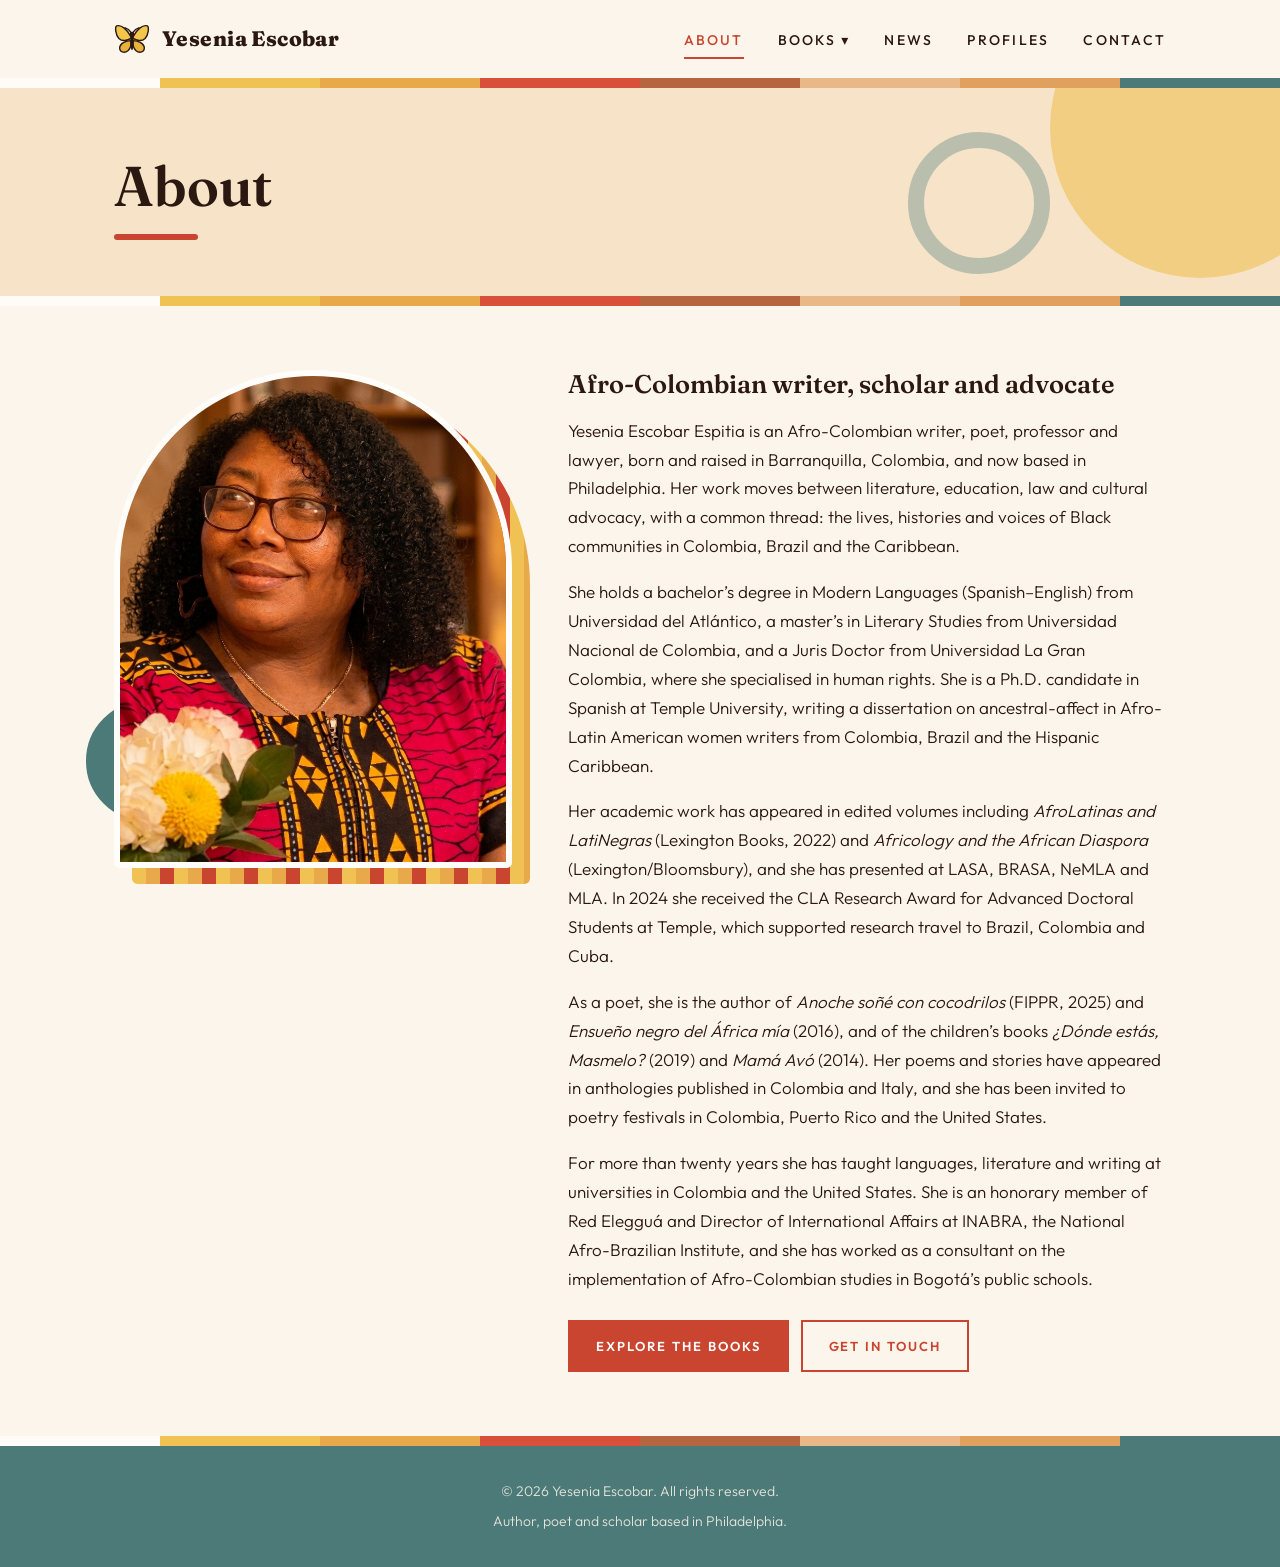
==== about.html @ 397d6f8f "23/10/26" ====
﻿<!DOCTYPE html>
<html lang="en">
<head>
<meta charset="utf-8">
<meta name="viewport" content="width=device-width, initial-scale=1, viewport-fit=cover">
<meta name="description" content="About Yesenia Escobar Espitia: Afro-Colombian writer, poet, professor and lawyer from Barranquilla, based in Philadelphia.">
<title>About | Yesenia Escobar</title>
<link href="https://fonts.googleapis.com/css2?family=Fraunces:ital,wght@0,400;0,600;0,800;1,400&family=Outfit:wght@300;400;500;600&display=swap" rel="stylesheet">
<link rel="icon" href="assets/img/favicon.svg?v=8" type="image/svg+xml">
<link rel="stylesheet" href="css/styles.css?v=7">
<link rel="stylesheet" href="css/animations.css?v=7">
</head>
<body data-page="about">
<div class="progress"></div>
<header><div class="wrap bar">
<a class="logo" href="index.html"><span class="bfly" aria-hidden="true"><svg viewBox="-1 -1 66 66" xmlns="http://www.w3.org/2000/svg"><g class="wing wing-l" stroke="#2b1810" stroke-width="2.6" stroke-linejoin="round"><path d="M30 28C24 15 12 5 4 8 0.5 10 1.5 24 8 31 14 37 24 35 30 31Z" fill="#f2c64b"/><path d="M30 35C21 35 11 39 9.5 47 8.5 56 18 59 25 53 29 49 31 41 30 35Z" fill="#e9b23e"/></g><g class="wing wing-r" stroke="#2b1810" stroke-width="2.6" stroke-linejoin="round"><path d="M34 28C40 15 52 5 60 8 63.5 10 62.5 24 56 31 50 37 40 35 34 31Z" fill="#f2c64b"/><path d="M34 35C43 35 53 39 54.5 47 55.5 56 46 59 39 53 35 49 33 41 34 35Z" fill="#e9b23e"/></g><ellipse cx="32" cy="38" rx="3.2" ry="14.5" fill="#2b1810"/><circle cx="32" cy="23" r="4.3" fill="#2b1810"/><path d="M30.5 20.5C27 15 23 12.5 19.5 11.5M33.5 20.5C37 15 41 12.5 44.5 11.5" fill="none" stroke="#2b1810" stroke-width="2.6" stroke-linecap="round"/></svg></span>Yesenia Escobar</a>
<button class="burger" id="burger" aria-label="Menu" aria-expanded="false">☰</button>
<nav id="nav"><ul>
<li><a href="about.html" data-r="about">About</a></li>
<li class="dd"><a href="books.html" data-r="books">Books ▾</a><ul id="ddl"></ul></li>
<li><a href="news.html" data-r="news">News</a></li>
<li><a href="profiles.html" data-r="profiles">Profiles</a></li>
<li><a href="contact.html" data-r="contact">Contact</a></li>
</ul></nav></div></header>
<main id="app">
<section class="page-head"><div class="wrap"><h1>About</h1></div></section>
<div class="wrap section two">
<div class="photo"><div class="pf"><img src="assets/img/profile.jpg" alt="Portrait of Yesenia Escobar" width="1034" height="1034"></div></div>
<div><h2>Afro-Colombian writer, scholar and advocate</h2><p>Yesenia Escobar Espitia is an Afro-Colombian writer, poet, professor and lawyer, born and raised in Barranquilla, Colombia, and now based in Philadelphia. Her work moves between literature, education, law and cultural advocacy, with a common thread: the lives, histories and voices of Black communities in Colombia, Brazil and the Caribbean.</p><p>She holds a bachelor’s degree in Modern Languages (Spanish–English) from Universidad del Atlántico, a master’s in Literary Studies from Universidad Nacional de Colombia, and a Juris Doctor from Universidad La Gran Colombia, where she specialised in human rights. She is a Ph.D. candidate in Spanish at Temple University, writing a dissertation on ancestral-affect in Afro-Latin American women writers from Colombia, Brazil and the Hispanic Caribbean.</p><p>Her academic work has appeared in edited volumes including <i>AfroLatinas and LatiNegras</i> (Lexington Books, 2022) and <i>Africology and the African Diaspora</i> (Lexington/Bloomsbury), and she has presented at LASA, BRASA, NeMLA and MLA. In 2024 she received the CLA Research Award for Advanced Doctoral Students at Temple, which supported research travel to Brazil, Colombia and Cuba.</p><p>As a poet, she is the author of <i>Anoche soñé con cocodrilos</i> (FIPPR, 2025) and <i>Ensueño negro del África mía</i> (2016), and of the children’s books <i>¿Dónde estás, Masmelo?</i> (2019) and <i>Mamá Avó</i> (2014). Her poems and stories have appeared in anthologies published in Colombia and Italy, and she has been invited to poetry festivals in Colombia, Puerto Rico and the United States.</p><p>For more than twenty years she has taught languages, literature and writing at universities in Colombia and the United States. She is an honorary member of Red Elegguá and Director of International Affairs at INABRA, the National Afro-Brazilian Institute, and she has worked as a consultant on the implementation of Afro-Colombian studies in Bogotá’s public schools.</p><div class="btns"><a class="btn solid" href="books.html">Explore the Books</a><a class="btn" href="contact.html">Get in Touch</a></div></div>
</div>
</main>
<footer><div class="wrap"><span>© 2026 Yesenia Escobar. All rights reserved.</span><span>Author, poet and scholar based in Philadelphia.</span></div></footer>
<script src="js/data.js?v=7"></script><script src="js/animations.js?v=7"></script><script src="js/main.js?v=7"></script>
</body>
</html>
---- css/styles.css ----
:root{color-scheme:light;--bg:#fbf5ec;--surface:#fffdf9;--ink:#2b1810;--muted:#6f5646;--terra:#c9452f;--terra-d:#a33220;--green:#4c7a78;--ochre:#efc253;--amber:#e8a94a;--clay:#b5663f;--peach:#e8b887;--line:#ead9c3;--on-dark:#fff7ec;--tint:#f6e3c8;--stripe:linear-gradient(90deg,#fffcf8 0 12.5%,#efc253 0 25%,#e8a94a 0 37.5%,#d9503a 0 50%,#b5663f 0 62.5%,#e8b887 0 75%,#e0a15e 0 87.5%,#4c7a78 0)}


html{scroll-padding-top:env(safe-area-inset-top,0px);scroll-behavior:smooth}
*{box-sizing:border-box}
body{margin:0;padding-top:env(safe-area-inset-top,0px);padding-bottom:env(safe-area-inset-bottom,0px);background:var(--bg);color:var(--ink);font-family:'Outfit',system-ui,sans-serif;font-weight:300;line-height:1.7;font-size:17px}
h1,h2,h3{font-family:'Fraunces',Georgia,serif;font-weight:600;line-height:1.15;margin:0 0 .5em}
a{color:inherit;text-decoration:none}
.wrap{max-width:1100px;margin:0 auto;padding:0 24px}
/* header */
header{position:sticky;top:env(safe-area-inset-top,0px);z-index:50;background:var(--bg);border-bottom:1px solid var(--line)}
body::before{content:"";position:fixed;inset:0 0 auto;height:env(safe-area-inset-top,0px);background:var(--bg);z-index:30}
.bar{display:flex;align-items:center;justify-content:space-between;height:78px}
.logo{display:flex;align-items:center;gap:12px;font-family:'Fraunces',serif;font-weight:800;font-size:21px;letter-spacing:.02em;cursor:pointer}
.logo .bfly{width:36px;height:36px;display:block;flex:none}
.logo .bfly svg{display:block;width:100%;height:100%;overflow:visible}
nav ul{list-style:none;display:flex;gap:34px;margin:0;padding:0}
nav a{font-size:14px;letter-spacing:.16em;text-transform:uppercase;font-weight:500;padding:8px 0;border-bottom:2px solid transparent;cursor:pointer}
nav a:hover,nav a.on{border-color:var(--terra);color:var(--terra)}
.dd{position:relative}
.dd ul{display:none;position:absolute;top:100%;left:-18px;z-index:60;flex-direction:column;gap:0;background:var(--surface);border:1px solid var(--line);border-top:3px solid var(--terra);min-width:270px;padding:8px 0;box-shadow:0 14px 30px #0002}
.dd:hover ul{display:flex}
.dd ul a{display:block;padding:9px 20px;text-transform:none;letter-spacing:0;font-size:15px;border:0}
.dd ul a:hover{background:var(--bg)}
.burger{display:none;background:none;border:0;font-size:28px;color:var(--ink);cursor:pointer}
@media(max-width:860px){.burger{display:block}nav{display:none;position:absolute;top:78px;left:0;right:0;background:var(--bg);border-bottom:1px solid var(--line);padding:10px 24px 20px}nav.show{display:block}nav ul{flex-direction:column;gap:6px}.dd ul{display:flex;position:static;box-shadow:none;border:0;border-left:3px solid var(--terra);margin-left:6px}}
/* hero */
.hero{display:grid;grid-template-columns:1fr 1.1fr;gap:56px;align-items:center;padding:70px 0}
.cover{aspect-ratio:2/3;border-radius:4px 10px 10px 4px;position:relative;display:flex;flex-direction:column;justify-content:space-between;padding:12% 10%;color:var(--on-dark);box-shadow:-8px 10px 0 var(--ochre),0 24px 50px #0004;overflow:hidden}
.cover::before{content:"";position:absolute;inset:0;background:repeating-linear-gradient(135deg,#ffffff12 0 12px,transparent 12px 24px);}
.cover::after{content:"";position:absolute;left:0;top:0;bottom:0;width:7%;background:#0003}
.cover b{font-family:'Fraunces',serif;font-size:clamp(24px,3.4vw,40px);line-height:1.05;position:relative;text-transform:uppercase;letter-spacing:.03em}
.cover small{position:relative;letter-spacing:.3em;text-transform:uppercase;font-size:12px}
.c0{background:linear-gradient(160deg,#d9503a,#8c2a1a)}.c1{background:linear-gradient(160deg,#4c7a78,#2a4745)}.c2{background:linear-gradient(160deg,#efc253,#c98a2a)}.c3{background:linear-gradient(160deg,#b5663f,#5a2d18)}.c4{background:linear-gradient(160deg,#e8a94a,#b5663f)}.c5{background:linear-gradient(160deg,#c9452f,#e8a94a)}.c6{background:linear-gradient(160deg,#4c7a78,#d9503a)}
.kicker{font-size:13px;letter-spacing:.25em;text-transform:uppercase;color:var(--terra);font-weight:600;margin-bottom:14px}
.hero h1,.hero h2{font-size:clamp(30px,4vw,48px)}
.btns{display:flex;flex-wrap:wrap;gap:12px;margin-top:26px}
.btn{display:inline-block;padding:13px 26px;border:2px solid var(--terra);font-size:13px;letter-spacing:.15em;text-transform:uppercase;font-weight:600;cursor:pointer;background:transparent;color:var(--terra);font-family:inherit;transition:.2s}
.btn:hover{background:var(--terra);color:#fff}
.btn.solid{background:var(--terra);color:#fff}.btn.solid:hover{background:var(--terra-d);border-color:var(--terra-d)}
.btn.green{border-color:var(--green);color:var(--green)}.btn.green:hover{background:var(--green);color:#fff}
@media(max-width:860px){.hero{grid-template-columns:1fr;gap:36px;padding:40px 0}.cover{max-width:300px;margin:0 auto 10px}}
.photo{position:relative;width:100%;max-width:420px;margin:0 auto;aspect-ratio:4/5}
.photo::before{content:"";position:absolute;inset:0;transform:translate(18px,16px);border-radius:999px 999px 28px 28px;background:repeating-linear-gradient(90deg,var(--ochre) 0 14px,var(--amber) 14px 28px,var(--terra) 28px 42px)}
.photo::after{content:"";position:absolute;width:30%;aspect-ratio:1;left:-9%;bottom:8%;border-radius:50%;background:var(--green);border:8px solid var(--bg)}
.photo .pf{position:absolute;inset:0;z-index:1;border-radius:999px 999px 28px 28px;overflow:hidden;background:var(--peach);border:6px solid var(--surface)}
.photo .pf img{display:block;width:100%;height:100%;object-fit:cover}
@media(max-width:860px){.photo{max-width:300px;margin-bottom:24px}}
/* band + insta */
.band{background:var(--green);color:var(--on-dark);padding:46px 0;text-align:center}
.band h2,.band h3{font-size:28px}.band p{margin:0 0 18px;opacity:.85}
.band .btn{border-color:var(--ochre);color:var(--ochre)}.band .btn:hover{background:var(--ochre);color:var(--ink)}
.insta{padding:70px 0 80px;text-align:center}
.insta h1,.insta h2{font-size:clamp(28px,3.6vw,40px)}
.handle{display:inline-block;margin-bottom:30px;color:var(--muted)}
.ig-grid{display:grid;grid-template-columns:repeat(4,1fr);gap:22px;text-align:left;margin-top:6px}
.ig-card{display:flex;flex-direction:column;background:var(--surface);border:1px solid var(--line);border-radius:6px;overflow:hidden;transition:transform .25s,box-shadow .25s}
.ig-card:hover{transform:translateY(-6px);box-shadow:0 16px 30px #00000012}
.ig-card .thumb{aspect-ratio:1;background:var(--tint);overflow:hidden}
.ig-card .thumb img{display:block;width:100%;height:100%;object-fit:cover}
.ig-card .body{display:flex;flex-direction:column;gap:7px;padding:14px 16px 18px;flex:1}
.ig-card .src{font-size:11px;letter-spacing:.12em;text-transform:uppercase;font-weight:600;color:var(--clay)}
.ig-card p{margin:0;font-size:14px;line-height:1.5;color:var(--muted);display:-webkit-box;-webkit-line-clamp:4;-webkit-box-orient:vertical;overflow:hidden}
.post{background:var(--surface);border:1px solid var(--line);display:flex;flex-direction:column}
.post .img{aspect-ratio:1;position:relative}
.post p{margin:0;padding:14px 16px 18px;font-size:14px;line-height:1.55;color:var(--muted)}
.post:nth-child(3n+1) .img{background:radial-gradient(circle at 30% 30%,var(--ochre),var(--terra))}
.post:nth-child(3n+2) .img{background:linear-gradient(45deg,var(--green),#7a9a6b)}
.post:nth-child(3n) .img{background:repeating-conic-gradient(var(--terra-d) 0 25%,#b5532f 0 50%) 0 0/46px 46px}
@media(max-width:860px){.ig-grid{grid-template-columns:repeat(2,1fr)}}
@media(max-width:480px){.ig-grid{grid-template-columns:1fr}}
/* inner pages */
.page-head{background:var(--terra);color:var(--on-dark);padding:64px 0 54px;position:relative;overflow:hidden}
.page-head::after{content:"";position:absolute;right:-60px;top:-60px;width:260px;height:260px;border-radius:50%;border:34px solid #ffffff18}
.page-head h1{font-size:clamp(34px,5vw,56px);margin:0}
.section{padding:60px 0}
.two{display:grid;grid-template-columns:1fr 1.5fr;gap:56px;align-items:start}
.bgrid{display:grid;grid-template-columns:repeat(4,1fr);gap:30px}
.bk{cursor:pointer}.bk .cover{padding:12% 9%;transition:.25s}.bk:hover .cover{transform:translateY(-6px)}
.bk h3{margin:20px 0 4px;font-size:21px}.bk span{color:var(--muted);font-size:14px}
.cover b{font-size:clamp(18px,2vw,26px)}
.hero .cover b{font-size:clamp(24px,3.4vw,40px)}
.badge{display:inline-block;background:var(--ochre);color:var(--ink);padding:4px 12px;font-size:12px;letter-spacing:.15em;text-transform:uppercase;font-weight:600;margin-bottom:16px}
.book-cover-wrap{max-width:340px}
.cover.has-img{padding:0;background:var(--tint)}
.cover.has-img::before,.cover.has-img::after{display:none}
.cover.has-img img{display:block;width:100%;height:100%;object-fit:cover;position:relative;z-index:1}
.cover.has-img.fit{background:#100e1a}
.cover.has-img.fit img{object-fit:contain}
.book-meta{display:grid;grid-template-columns:auto 1fr;gap:8px 18px;margin:24px 0 28px;font-size:15px;color:var(--muted)}
.book-meta dt{font-size:11px;letter-spacing:.14em;text-transform:uppercase;font-weight:600;color:var(--ink);padding-top:3px}
.book-meta dd{margin:0}
.review{border-left:4px solid var(--terra);margin:28px 0;padding:6px 22px;font-family:Fraunces,serif;font-size:21px;font-style:italic}
.review cite{display:block;margin-top:12px;font-family:'Outfit',sans-serif;font-size:12px;font-style:normal;letter-spacing:.14em;text-transform:uppercase;color:var(--muted)}
.lead{font-size:19px;color:var(--muted);max-width:70ch;margin:0}
.pcards{display:grid;grid-template-columns:1fr 1fr;gap:30px;margin-top:34px}
.pcard{background:var(--surface);border:1px solid var(--line);border-radius:6px;padding:34px 32px;display:flex;flex-direction:column}
.pcard h2{margin-bottom:.35em}
.pcard ul{margin:0 0 24px;padding-left:22px;color:var(--muted)}
.pcard li{margin-bottom:6px}
.pcard .btn{align-self:flex-start;margin-top:auto}
@media(max-width:860px){.pcards{grid-template-columns:1fr}}
.post-n{display:grid;grid-template-columns:240px 1fr;gap:30px;padding:30px 0;border-bottom:1px solid var(--line)}
.post-n .post{height:100%}
.post-n .post .img{flex:1}
.post-n .t{aspect-ratio:4/3}
form{display:grid;gap:18px;max-width:640px}
label{font-size:13px;letter-spacing:.14em;text-transform:uppercase;font-weight:500}
input,textarea{width:100%;padding:13px 14px;border:1px solid var(--line);background:var(--surface);color:var(--ink);font:inherit;margin-top:6px}
input:focus,textarea:focus{outline:2px solid var(--terra)}
.ok{color:var(--green);font-weight:500}
footer{background:var(--ink);color:var(--on-dark);padding:34px 0;text-align:center;font-size:14px}
footer .wrap{display:flex;flex-direction:column;gap:6px;opacity:.85}
@media(max-width:860px){.two,.post-n{grid-template-columns:1fr}.bgrid{grid-template-columns:1fr 1fr;gap:22px}}
@media(max-width:480px){.bgrid{grid-template-columns:1fr}}
/* palette applied site-wide */
::selection{background:var(--ochre);color:#2b1810}
header{border-bottom:0}
header::after{content:"";position:absolute;left:0;right:0;bottom:-10px;height:10px;background:var(--stripe)}
.dd ul{border-top-color:var(--amber)}
.hero{background:var(--tint);box-shadow:0 0 0 100vmax var(--tint);clip-path:inset(0 -100vmax);padding:70px 0;margin-top:10px}
.kicker{color:var(--clay)}
.band{background:var(--ochre);color:#2b1810}
.band p{opacity:.8}
.band .btn{border-color:var(--terra-d);color:var(--terra-d)}
.band .btn:hover{background:var(--terra);border-color:var(--terra);color:#fff}
.post:nth-child(4n+1) .img{background:radial-gradient(circle at 30% 30%,var(--ochre),var(--amber))}
.post:nth-child(4n+2) .img{background:linear-gradient(45deg,var(--green),#7fa7a4)}
.post:nth-child(4n+3) .img{background:repeating-conic-gradient(var(--terra) 0 25%,#d9503a 0 50%) 0 0/46px 46px}
.post:nth-child(4n) .img{background:linear-gradient(160deg,var(--peach),var(--clay))}
.page-head::before{content:"";position:absolute;left:0;right:0;bottom:0;height:10px;background:var(--stripe)}
blockquote{border-left-color:var(--amber)!important}
footer{background:var(--green);color:var(--on-dark);position:relative;padding-top:44px}
footer::before{content:"";position:absolute;left:0;right:0;top:0;height:10px;background:var(--stripe)}
@media(max-width:860px){.hero{padding:40px 0}}
/* v3: always light, harmonious (60% cream/peach, 30% warm terracotta+yellow, 10% teal accent) */
.wrap.section{padding:64px 24px}
.page-head{background:var(--tint);color:var(--ink);padding:76px 0 66px}
.page-head::after{border:0;width:300px;height:300px;right:-70px;top:-100px;background:var(--ochre);opacity:.6}
.page-head .wrap{position:relative;z-index:1}
.page-head .wrap::before{content:"";position:absolute;right:140px;bottom:-34px;width:110px;height:110px;border-radius:50%;border:16px solid var(--green);opacity:.35}
.page-head h1{color:var(--ink)}
.page-head h1::after{content:"";display:block;width:84px;height:6px;margin-top:16px;background:var(--terra);border-radius:3px}
.post-n .post,.post{border-radius:6px;overflow:hidden}
.insta{background:var(--bg)}
---- css/animations.css ----
/* Smoothness layer: easing, reveals, page transitions, micro-interactions */
:root{--ease:cubic-bezier(.22,.8,.24,1)}
.progress{position:fixed;top:env(safe-area-inset-top,0px);left:0;height:4px;width:100%;transform:scaleX(0);transform-origin:0 50%;background:linear-gradient(90deg,var(--ochre),var(--terra),var(--green));z-index:40;will-change:transform}
header{transition:box-shadow .35s var(--ease)}
.bar{transition:height .35s var(--ease)}
header.scrolled .bar{height:62px}
header.scrolled{box-shadow:0 10px 26px #3b1f0f1f}
.logo .bfly .wing{transition:transform .38s var(--ease);transform-box:fill-box}
.logo .bfly .wing-l{transform-origin:100% 50%}
.logo .bfly .wing-r{transform-origin:0% 50%}
@media(hover:hover){.logo:hover .bfly .wing-l,.logo:hover .bfly .wing-r{transform:scaleX(.84)}}
nav a{transition:color .25s,border-color .25s}
.dd ul{display:flex;opacity:0;visibility:hidden;transform:translateY(10px);transition:opacity .25s var(--ease),transform .25s var(--ease),visibility .25s}
.dd:hover ul,.dd:focus-within ul{opacity:1;visibility:visible;transform:none}
#app{transition:opacity .22s ease,transform .22s ease}
#app.entering{animation:pageIn .6s var(--ease) both}
@keyframes pageIn{from{opacity:0;transform:translateY(16px)}to{opacity:1;transform:none}}
.reveal{opacity:0;transform:translateY(30px);transition:opacity .8s var(--ease),transform .8s var(--ease);transition-delay:var(--d,0ms);will-change:opacity,transform}
.reveal.in{opacity:1;transform:none}
.reveal.done{transition:transform .35s var(--ease),box-shadow .35s var(--ease),opacity .3s;transition-delay:0s;will-change:auto}
.btn{position:relative;overflow:hidden;transition:background .3s var(--ease),color .3s,border-color .3s,transform .3s var(--ease),box-shadow .3s}
.btn:hover{transform:translateY(-3px);box-shadow:0 10px 20px #b5663f40}
.btn:active{transform:translateY(0) scale(.96);box-shadow:none;transition-duration:.1s}
.ripple{position:absolute;border-radius:50%;background:#fff7;transform:scale(0);animation:rip .65s ease-out forwards;pointer-events:none}
@keyframes rip{to{transform:scale(4);opacity:0}}
a:focus-visible,button:focus-visible,input:focus-visible,textarea:focus-visible,[role="button"]:focus-visible{outline:3px solid var(--ochre);outline-offset:3px}
.photo .pf{animation:float 7s ease-in-out infinite}
@keyframes float{50%{transform:translateY(-8px)}}
.photo::before{transition:transform .6s var(--ease)}.photo:hover::before{transform:translate(28px,24px)}
.bk .cover{transition:transform .5s var(--ease),box-shadow .5s var(--ease)}
.bk:hover .cover{transform:translateY(-10px) rotate(-1.2deg);box-shadow:-10px 14px 0 var(--ochre),0 30px 50px #0004}
.post.done:hover{transform:translateY(-6px);box-shadow:0 16px 30px #3b1f0f22}
.post .img{transition:transform .6s var(--ease)}.post:hover .img{transform:scale(1.06)}
.post{overflow:hidden}
@media(max-width:860px){.dd ul{opacity:1;visibility:visible;transform:none}nav.show{animation:pageIn .3s var(--ease)}}
@media (prefers-reduced-motion:reduce){html{scroll-behavior:auto}*,*::before,*::after{animation-duration:.01ms!important;animation-iteration-count:1!important;transition-duration:.01ms!important}.reveal{opacity:1;transform:none}}
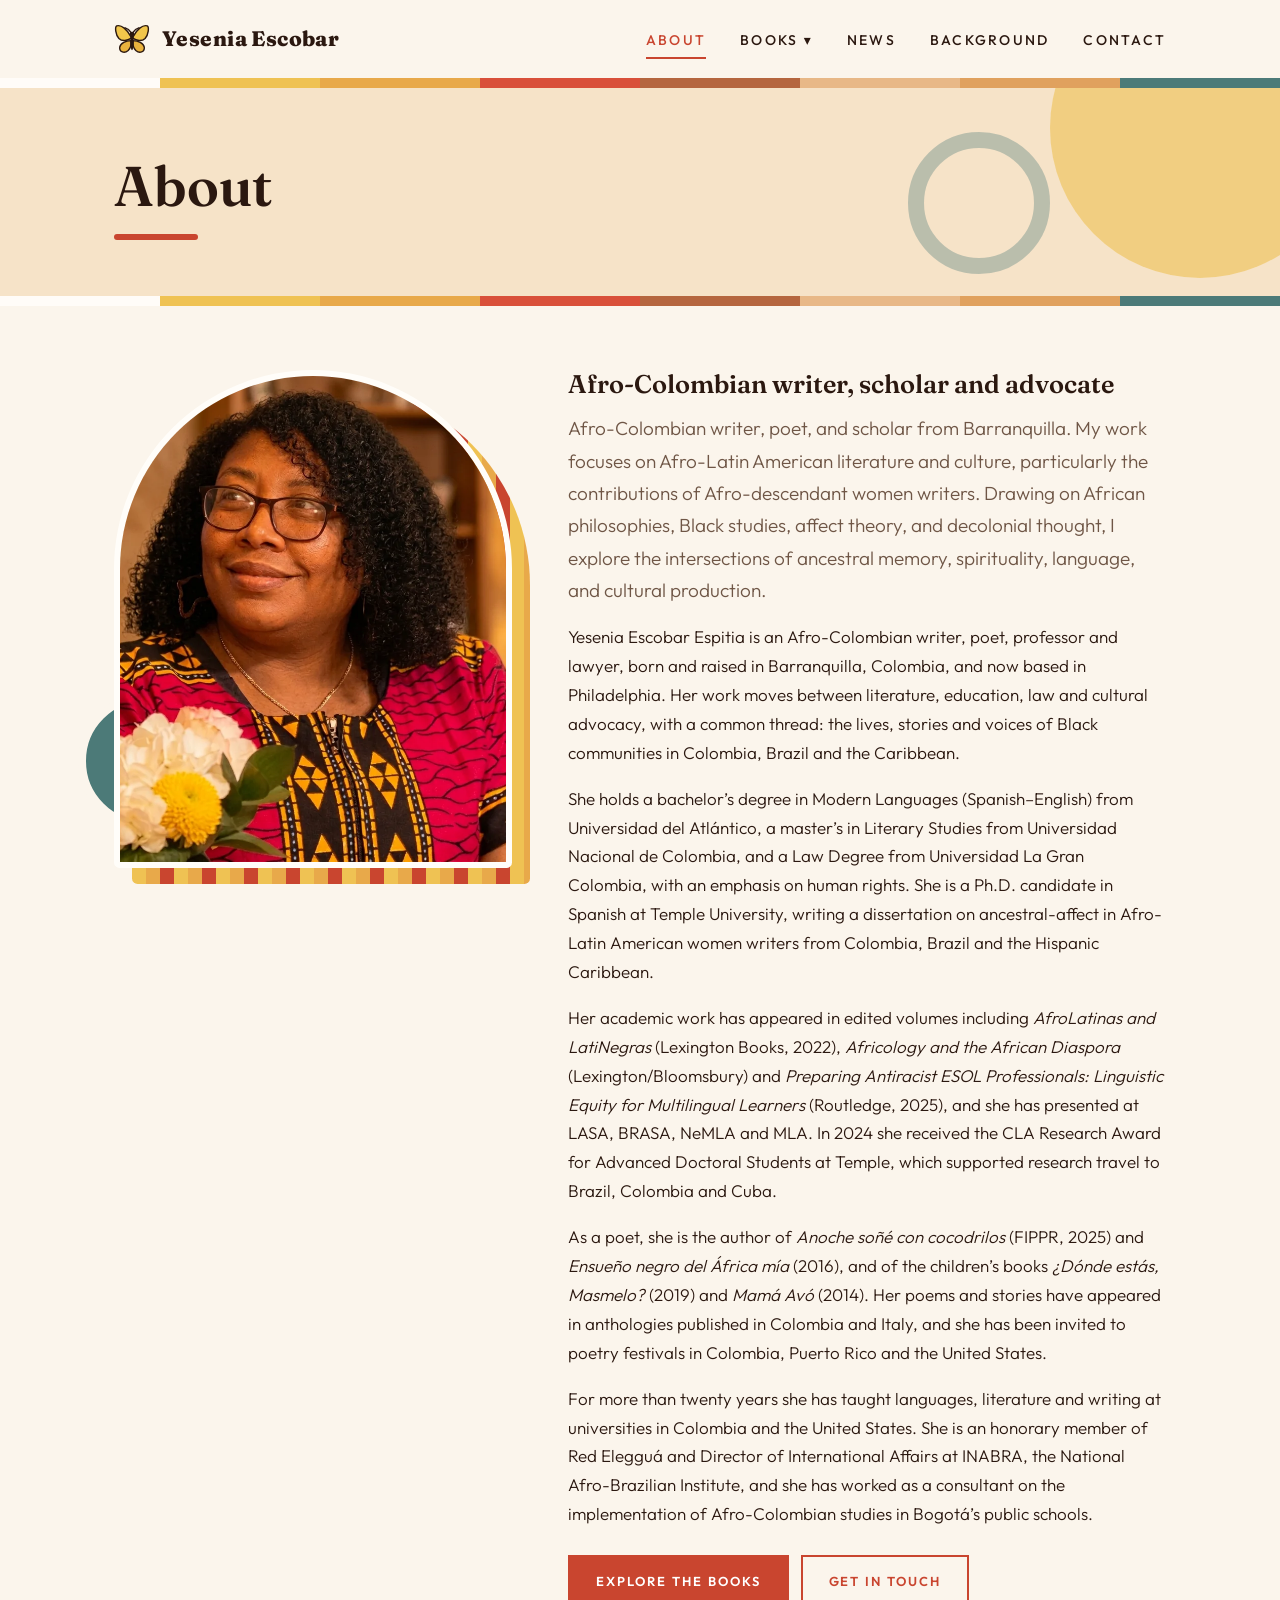
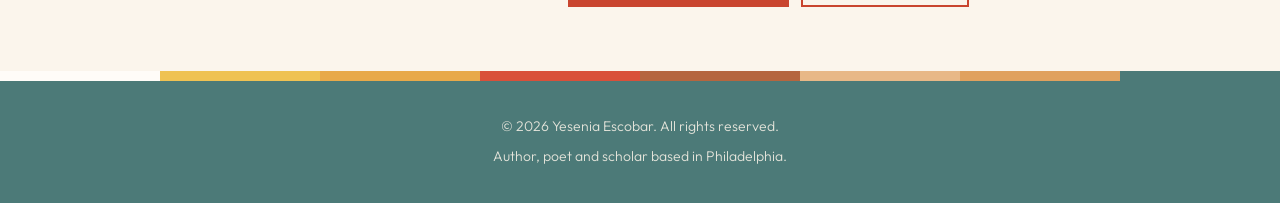
==== commit 47290bd9: "Update site content and media - Add Background page with two tabs (Scholar and Writer / Activism and" ====
--- a/about.html
+++ b/about.html
@@ -1,4 +1,4 @@
-﻿<!DOCTYPE html>
+<!DOCTYPE html>
 <html lang="en">
 <head>
 <meta charset="utf-8">
@@ -7,8 +7,8 @@
 <title>About | Yesenia Escobar</title>
 <link href="https://fonts.googleapis.com/css2?family=Fraunces:ital,wght@0,400;0,600;0,800;1,400&family=Outfit:wght@300;400;500;600&display=swap" rel="stylesheet">
 <link rel="icon" href="assets/img/favicon.svg?v=8" type="image/svg+xml">
-<link rel="stylesheet" href="css/styles.css?v=7">
-<link rel="stylesheet" href="css/animations.css?v=7">
+<link rel="stylesheet" href="css/styles.css?v=8">
+<link rel="stylesheet" href="css/animations.css?v=8">
 </head>
 <body data-page="about">
 <div class="progress"></div>
@@ -19,17 +19,17 @@
 <li><a href="about.html" data-r="about">About</a></li>
 <li class="dd"><a href="books.html" data-r="books">Books ▾</a><ul id="ddl"></ul></li>
 <li><a href="news.html" data-r="news">News</a></li>
-<li><a href="profiles.html" data-r="profiles">Profiles</a></li>
+<li><a href="profiles.html" data-r="profiles">Background</a></li>
 <li><a href="contact.html" data-r="contact">Contact</a></li>
 </ul></nav></div></header>
 <main id="app">
 <section class="page-head"><div class="wrap"><h1>About</h1></div></section>
 <div class="wrap section two">
-<div class="photo"><div class="pf"><img src="assets/img/profile.jpg" alt="Portrait of Yesenia Escobar" width="1034" height="1034"></div></div>
-<div><h2>Afro-Colombian writer, scholar and advocate</h2><p>Yesenia Escobar Espitia is an Afro-Colombian writer, poet, professor and lawyer, born and raised in Barranquilla, Colombia, and now based in Philadelphia. Her work moves between literature, education, law and cultural advocacy, with a common thread: the lives, histories and voices of Black communities in Colombia, Brazil and the Caribbean.</p><p>She holds a bachelor’s degree in Modern Languages (Spanish–English) from Universidad del Atlántico, a master’s in Literary Studies from Universidad Nacional de Colombia, and a Juris Doctor from Universidad La Gran Colombia, where she specialised in human rights. She is a Ph.D. candidate in Spanish at Temple University, writing a dissertation on ancestral-affect in Afro-Latin American women writers from Colombia, Brazil and the Hispanic Caribbean.</p><p>Her academic work has appeared in edited volumes including <i>AfroLatinas and LatiNegras</i> (Lexington Books, 2022) and <i>Africology and the African Diaspora</i> (Lexington/Bloomsbury), and she has presented at LASA, BRASA, NeMLA and MLA. In 2024 she received the CLA Research Award for Advanced Doctoral Students at Temple, which supported research travel to Brazil, Colombia and Cuba.</p><p>As a poet, she is the author of <i>Anoche soñé con cocodrilos</i> (FIPPR, 2025) and <i>Ensueño negro del África mía</i> (2016), and of the children’s books <i>¿Dónde estás, Masmelo?</i> (2019) and <i>Mamá Avó</i> (2014). Her poems and stories have appeared in anthologies published in Colombia and Italy, and she has been invited to poetry festivals in Colombia, Puerto Rico and the United States.</p><p>For more than twenty years she has taught languages, literature and writing at universities in Colombia and the United States. She is an honorary member of Red Elegguá and Director of International Affairs at INABRA, the National Afro-Brazilian Institute, and she has worked as a consultant on the implementation of Afro-Colombian studies in Bogotá’s public schools.</p><div class="btns"><a class="btn solid" href="books.html">Explore the Books</a><a class="btn" href="contact.html">Get in Touch</a></div></div>
+<div class="photo"><div class="pf"><img src="assets/img/profile.webp" alt="Portrait of Yesenia Escobar" width="1102" height="960"></div></div>
+<div><h2>Afro-Colombian writer, scholar and advocate</h2><p class="lead">Afro-Colombian writer, poet, and scholar from Barranquilla. My work focuses on Afro-Latin American literature and culture, particularly the contributions of Afro-descendant women writers. Drawing on African philosophies, Black studies, affect theory, and decolonial thought, I explore the intersections of ancestral memory, spirituality, language, and cultural production.</p><p>Yesenia Escobar Espitia is an Afro-Colombian writer, poet, professor and lawyer, born and raised in Barranquilla, Colombia, and now based in Philadelphia. Her work moves between literature, education, law and cultural advocacy, with a common thread: the lives, stories and voices of Black communities in Colombia, Brazil and the Caribbean.</p><p>She holds a bachelor’s degree in Modern Languages (Spanish–English) from Universidad del Atlántico, a master’s in Literary Studies from Universidad Nacional de Colombia, and a Law Degree from Universidad La Gran Colombia, with an emphasis on human rights. She is a Ph.D. candidate in Spanish at Temple University, writing a dissertation on ancestral-affect in Afro-Latin American women writers from Colombia, Brazil and the Hispanic Caribbean.</p><p>Her academic work has appeared in edited volumes including <i>AfroLatinas and LatiNegras</i> (Lexington Books, 2022), <i>Africology and the African Diaspora</i> (Lexington/Bloomsbury) and <i>Preparing Antiracist ESOL Professionals: Linguistic Equity for Multilingual Learners</i> (Routledge, 2025), and she has presented at LASA, BRASA, NeMLA and MLA. In 2024 she received the CLA Research Award for Advanced Doctoral Students at Temple, which supported research travel to Brazil, Colombia and Cuba.</p><p>As a poet, she is the author of <i>Anoche soñé con cocodrilos</i> (FIPPR, 2025) and <i>Ensueño negro del África mía</i> (2016), and of the children’s books <i>¿Dónde estás, Masmelo?</i> (2019) and <i>Mamá Avó</i> (2014). Her poems and stories have appeared in anthologies published in Colombia and Italy, and she has been invited to poetry festivals in Colombia, Puerto Rico and the United States.</p><p>For more than twenty years she has taught languages, literature and writing at universities in Colombia and the United States. She is an honorary member of Red Elegguá and Director of International Affairs at INABRA, the National Afro-Brazilian Institute, and she has worked as a consultant on the implementation of Afro-Colombian studies in Bogotá’s public schools.</p><div class="btns"><a class="btn solid" href="books.html">Explore the Books</a><a class="btn" href="contact.html">Get in Touch</a></div></div>
 </div>
 </main>
 <footer><div class="wrap"><span>© 2026 Yesenia Escobar. All rights reserved.</span><span>Author, poet and scholar based in Philadelphia.</span></div></footer>
-<script src="js/data.js?v=7"></script><script src="js/animations.js?v=7"></script><script src="js/main.js?v=7"></script>
+<script src="js/data.js?v=8"></script><script src="js/animations.js?v=8"></script><script src="js/main.js?v=8"></script>
 </body>
 </html>
--- a/css/styles.css
+++ b/css/styles.css
@@ -143,3 +143,37 @@
 .page-head h1::after{content:"";display:block;width:84px;height:6px;margin-top:16px;background:var(--terra);border-radius:3px}
 .post-n .post,.post{border-radius:6px;overflow:hidden}
 .insta{background:var(--bg)}
+/* v4: background tabs + news feed */
+.tabs{display:flex;flex-wrap:wrap;gap:8px;margin:34px 0 38px;border-bottom:1px solid var(--line)}
+.tab{background:none;border:0;border-bottom:3px solid transparent;margin:0 0 -1px;padding:12px 4px;font:inherit;font-size:14px;letter-spacing:.14em;text-transform:uppercase;font-weight:600;color:var(--muted);cursor:pointer;transition:.2s}
+.tab:hover{color:var(--terra)}
+.tab.on{color:var(--terra);border-color:var(--terra)}
+.tabpanel{padding-top:6px}
+.panel-cols{display:grid;grid-template-columns:1fr 1fr;gap:36px;margin-bottom:10px}
+.panel-cols h2{margin-top:0}
+.panel-cols ul{margin:0 0 24px;padding-left:22px;color:var(--muted)}
+.panel-cols li{margin-bottom:6px}
+.panel-cols .btn{margin-top:6px}
+.events-title{margin-top:38px}
+.event-grid{display:grid;grid-template-columns:1fr 1fr;gap:22px;margin:22px 0 28px;align-items:start}
+figure{margin:0}
+.event-grid img{display:block;width:100%;height:auto;border-radius:6px;border:1px solid var(--line);background:var(--surface)}
+.event-grid figure.fit img{object-fit:contain;background:#fff}
+figcaption{font-size:13px;color:var(--muted);margin-top:9px;line-height:1.55}
+.news-item{display:grid;grid-template-columns:1fr 1.05fr;gap:42px;padding:44px 0;border-bottom:1px solid var(--line);align-items:start}
+.news-item:first-child{padding-top:34px}
+.news-item:last-child{border-bottom:0;padding-bottom:10px}
+.news-body .kicker{margin-bottom:8px}
+.news-item h2{font-size:clamp(22px,2.6vw,30px);margin-bottom:.4em}
+.news-body p{margin-top:0}
+.news-gallery{display:grid;gap:14px}
+.news-item>*,.panel-cols>*,.event-grid figure,.news-gallery figure{min-width:0}
+.news-gallery img,.event-grid img{max-width:100%}
+.news-gallery.multi{grid-template-columns:1fr 1fr}
+.news-gallery.multi figure:first-child:nth-last-child(3){grid-column:1/-1}
+.news-gallery img{display:block;width:100%;aspect-ratio:4/3;object-fit:cover;border-radius:6px;border:1px solid var(--line);background:var(--tint)}
+.news-gallery figure.fit img{object-fit:contain;background:#fff;aspect-ratio:9/16}
+.news-gallery figure.portrait img{aspect-ratio:3/4}
+.caption{font-size:13px;line-height:1.55;color:var(--muted);margin:12px 0 0;border-left:3px solid var(--ochre);padding-left:12px}
+@media(max-width:860px){.panel-cols,.event-grid,.news-item{grid-template-columns:1fr;gap:26px}.news-item{padding:34px 0}}
+@media(max-width:480px){.news-gallery.multi{grid-template-columns:1fr}.news-gallery.multi figure:first-child:nth-last-child(3){grid-column:auto}}
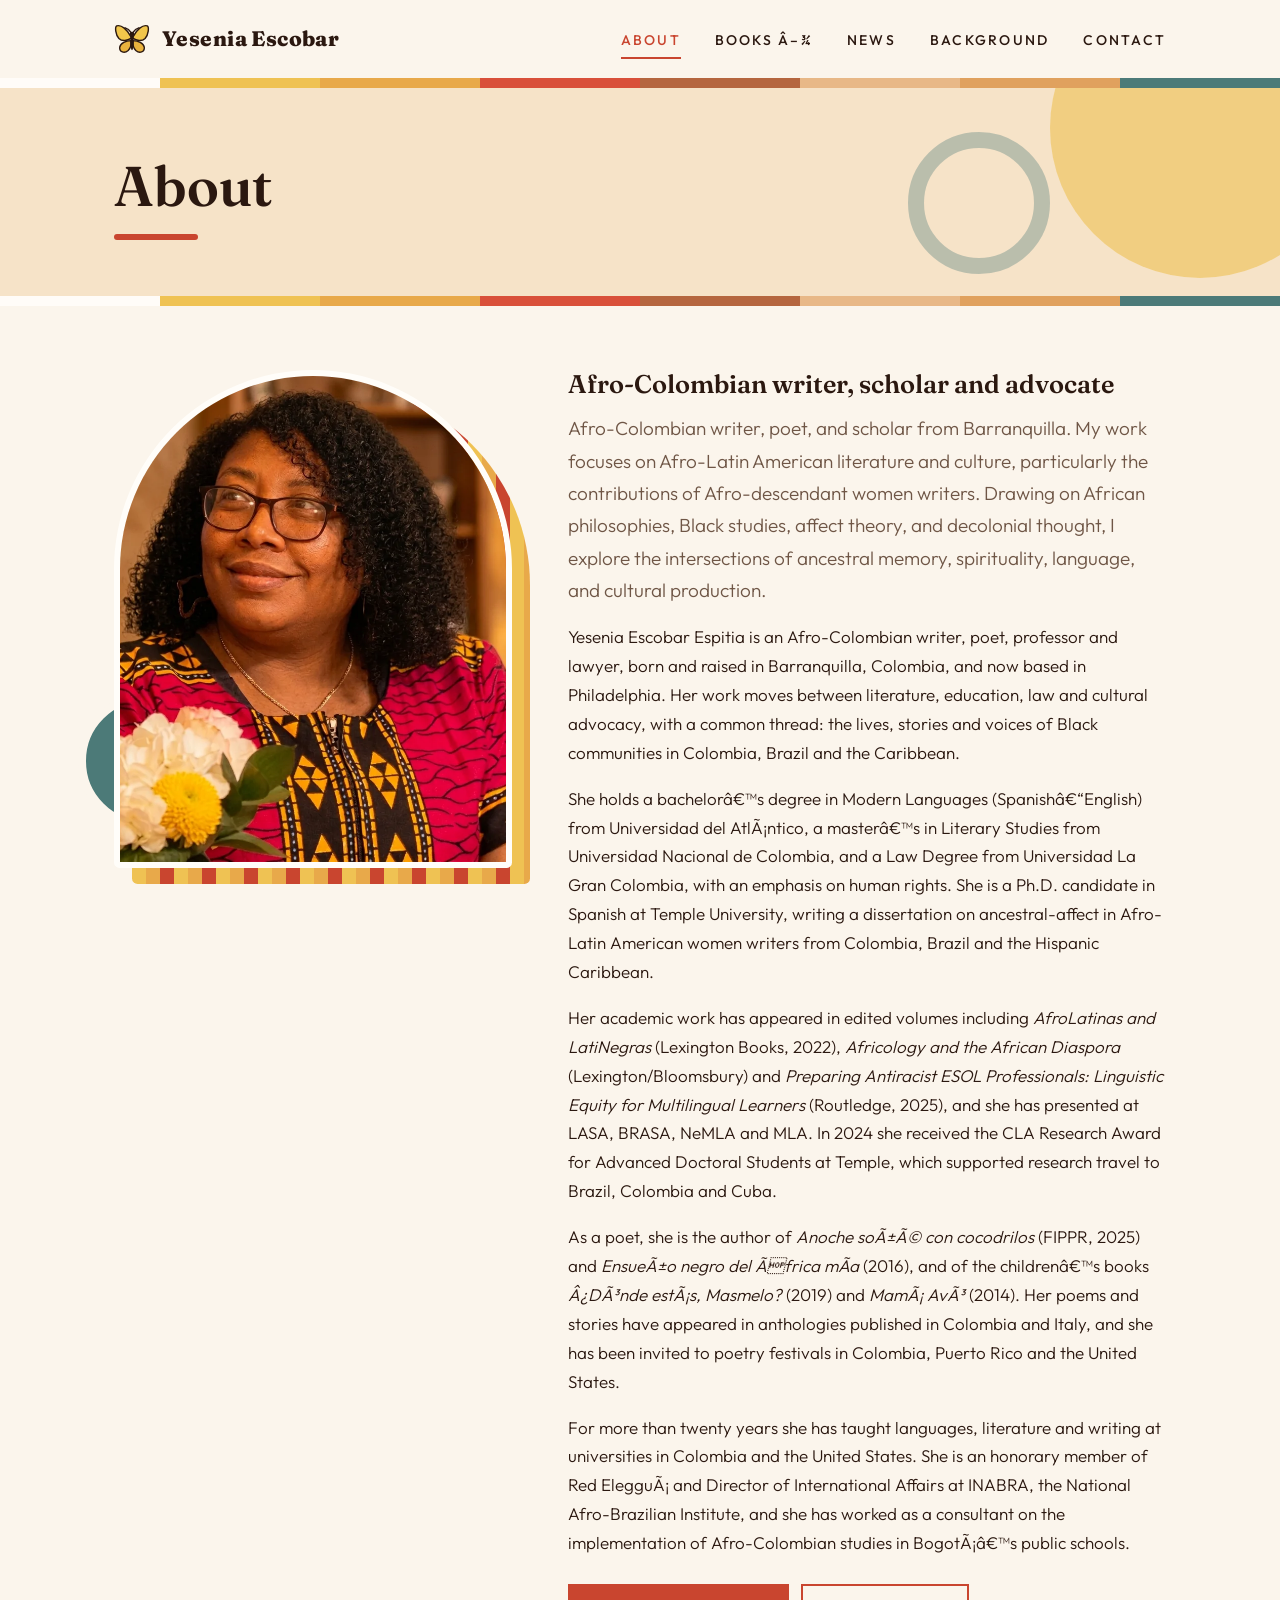
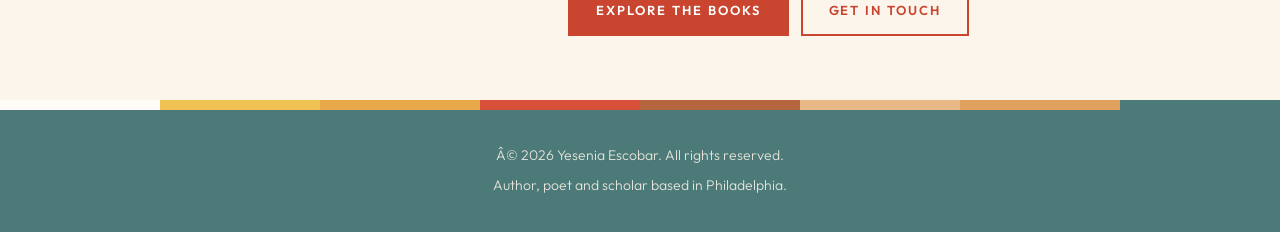
==== commit a02a4c73: "Refine Background and News layouts - Remove event photos from the Background tabs; both tabs are tex" ====
--- a/about.html
+++ b/about.html
@@ -6,18 +6,18 @@
 <meta name="description" content="About Yesenia Escobar Espitia: Afro-Colombian writer, poet, professor and lawyer from Barranquilla, based in Philadelphia.">
 <title>About | Yesenia Escobar</title>
 <link href="https://fonts.googleapis.com/css2?family=Fraunces:ital,wght@0,400;0,600;0,800;1,400&family=Outfit:wght@300;400;500;600&display=swap" rel="stylesheet">
-<link rel="icon" href="assets/img/favicon.svg?v=8" type="image/svg+xml">
-<link rel="stylesheet" href="css/styles.css?v=8">
-<link rel="stylesheet" href="css/animations.css?v=8">
+<link rel="icon" href="assets/img/favicon.svg?v=9" type="image/svg+xml">
+<link rel="stylesheet" href="css/styles.css?v=9">
+<link rel="stylesheet" href="css/animations.css?v=9">
 </head>
 <body data-page="about">
 <div class="progress"></div>
 <header><div class="wrap bar">
 <a class="logo" href="index.html"><span class="bfly" aria-hidden="true"><svg viewBox="-1 -1 66 66" xmlns="http://www.w3.org/2000/svg"><g class="wing wing-l" stroke="#2b1810" stroke-width="2.6" stroke-linejoin="round"><path d="M30 28C24 15 12 5 4 8 0.5 10 1.5 24 8 31 14 37 24 35 30 31Z" fill="#f2c64b"/><path d="M30 35C21 35 11 39 9.5 47 8.5 56 18 59 25 53 29 49 31 41 30 35Z" fill="#e9b23e"/></g><g class="wing wing-r" stroke="#2b1810" stroke-width="2.6" stroke-linejoin="round"><path d="M34 28C40 15 52 5 60 8 63.5 10 62.5 24 56 31 50 37 40 35 34 31Z" fill="#f2c64b"/><path d="M34 35C43 35 53 39 54.5 47 55.5 56 46 59 39 53 35 49 33 41 34 35Z" fill="#e9b23e"/></g><ellipse cx="32" cy="38" rx="3.2" ry="14.5" fill="#2b1810"/><circle cx="32" cy="23" r="4.3" fill="#2b1810"/><path d="M30.5 20.5C27 15 23 12.5 19.5 11.5M33.5 20.5C37 15 41 12.5 44.5 11.5" fill="none" stroke="#2b1810" stroke-width="2.6" stroke-linecap="round"/></svg></span>Yesenia Escobar</a>
-<button class="burger" id="burger" aria-label="Menu" aria-expanded="false">☰</button>
+<button class="burger" id="burger" aria-label="Menu" aria-expanded="false">â˜°</button>
 <nav id="nav"><ul>
 <li><a href="about.html" data-r="about">About</a></li>
-<li class="dd"><a href="books.html" data-r="books">Books ▾</a><ul id="ddl"></ul></li>
+<li class="dd"><a href="books.html" data-r="books">Books â–¾</a><ul id="ddl"></ul></li>
 <li><a href="news.html" data-r="news">News</a></li>
 <li><a href="profiles.html" data-r="profiles">Background</a></li>
 <li><a href="contact.html" data-r="contact">Contact</a></li>
@@ -26,10 +26,10 @@
 <section class="page-head"><div class="wrap"><h1>About</h1></div></section>
 <div class="wrap section two">
 <div class="photo"><div class="pf"><img src="assets/img/profile.webp" alt="Portrait of Yesenia Escobar" width="1102" height="960"></div></div>
-<div><h2>Afro-Colombian writer, scholar and advocate</h2><p class="lead">Afro-Colombian writer, poet, and scholar from Barranquilla. My work focuses on Afro-Latin American literature and culture, particularly the contributions of Afro-descendant women writers. Drawing on African philosophies, Black studies, affect theory, and decolonial thought, I explore the intersections of ancestral memory, spirituality, language, and cultural production.</p><p>Yesenia Escobar Espitia is an Afro-Colombian writer, poet, professor and lawyer, born and raised in Barranquilla, Colombia, and now based in Philadelphia. Her work moves between literature, education, law and cultural advocacy, with a common thread: the lives, stories and voices of Black communities in Colombia, Brazil and the Caribbean.</p><p>She holds a bachelor’s degree in Modern Languages (Spanish–English) from Universidad del Atlántico, a master’s in Literary Studies from Universidad Nacional de Colombia, and a Law Degree from Universidad La Gran Colombia, with an emphasis on human rights. She is a Ph.D. candidate in Spanish at Temple University, writing a dissertation on ancestral-affect in Afro-Latin American women writers from Colombia, Brazil and the Hispanic Caribbean.</p><p>Her academic work has appeared in edited volumes including <i>AfroLatinas and LatiNegras</i> (Lexington Books, 2022), <i>Africology and the African Diaspora</i> (Lexington/Bloomsbury) and <i>Preparing Antiracist ESOL Professionals: Linguistic Equity for Multilingual Learners</i> (Routledge, 2025), and she has presented at LASA, BRASA, NeMLA and MLA. In 2024 she received the CLA Research Award for Advanced Doctoral Students at Temple, which supported research travel to Brazil, Colombia and Cuba.</p><p>As a poet, she is the author of <i>Anoche soñé con cocodrilos</i> (FIPPR, 2025) and <i>Ensueño negro del África mía</i> (2016), and of the children’s books <i>¿Dónde estás, Masmelo?</i> (2019) and <i>Mamá Avó</i> (2014). Her poems and stories have appeared in anthologies published in Colombia and Italy, and she has been invited to poetry festivals in Colombia, Puerto Rico and the United States.</p><p>For more than twenty years she has taught languages, literature and writing at universities in Colombia and the United States. She is an honorary member of Red Elegguá and Director of International Affairs at INABRA, the National Afro-Brazilian Institute, and she has worked as a consultant on the implementation of Afro-Colombian studies in Bogotá’s public schools.</p><div class="btns"><a class="btn solid" href="books.html">Explore the Books</a><a class="btn" href="contact.html">Get in Touch</a></div></div>
+<div><h2>Afro-Colombian writer, scholar and advocate</h2><p class="lead">Afro-Colombian writer, poet, and scholar from Barranquilla. My work focuses on Afro-Latin American literature and culture, particularly the contributions of Afro-descendant women writers. Drawing on African philosophies, Black studies, affect theory, and decolonial thought, I explore the intersections of ancestral memory, spirituality, language, and cultural production.</p><p>Yesenia Escobar Espitia is an Afro-Colombian writer, poet, professor and lawyer, born and raised in Barranquilla, Colombia, and now based in Philadelphia. Her work moves between literature, education, law and cultural advocacy, with a common thread: the lives, stories and voices of Black communities in Colombia, Brazil and the Caribbean.</p><p>She holds a bachelorâ€™s degree in Modern Languages (Spanishâ€“English) from Universidad del AtlÃ¡ntico, a masterâ€™s in Literary Studies from Universidad Nacional de Colombia, and a Law Degree from Universidad La Gran Colombia, with an emphasis on human rights. She is a Ph.D. candidate in Spanish at Temple University, writing a dissertation on ancestral-affect in Afro-Latin American women writers from Colombia, Brazil and the Hispanic Caribbean.</p><p>Her academic work has appeared in edited volumes including <i>AfroLatinas and LatiNegras</i> (Lexington Books, 2022), <i>Africology and the African Diaspora</i> (Lexington/Bloomsbury) and <i>Preparing Antiracist ESOL Professionals: Linguistic Equity for Multilingual Learners</i> (Routledge, 2025), and she has presented at LASA, BRASA, NeMLA and MLA. In 2024 she received the CLA Research Award for Advanced Doctoral Students at Temple, which supported research travel to Brazil, Colombia and Cuba.</p><p>As a poet, she is the author of <i>Anoche soÃ±Ã© con cocodrilos</i> (FIPPR, 2025) and <i>EnsueÃ±o negro del Ãfrica mÃ­a</i> (2016), and of the childrenâ€™s books <i>Â¿DÃ³nde estÃ¡s, Masmelo?</i> (2019) and <i>MamÃ¡ AvÃ³</i> (2014). Her poems and stories have appeared in anthologies published in Colombia and Italy, and she has been invited to poetry festivals in Colombia, Puerto Rico and the United States.</p><p>For more than twenty years she has taught languages, literature and writing at universities in Colombia and the United States. She is an honorary member of Red ElegguÃ¡ and Director of International Affairs at INABRA, the National Afro-Brazilian Institute, and she has worked as a consultant on the implementation of Afro-Colombian studies in BogotÃ¡â€™s public schools.</p><div class="btns"><a class="btn solid" href="books.html">Explore the Books</a><a class="btn" href="contact.html">Get in Touch</a></div></div>
 </div>
 </main>
-<footer><div class="wrap"><span>© 2026 Yesenia Escobar. All rights reserved.</span><span>Author, poet and scholar based in Philadelphia.</span></div></footer>
-<script src="js/data.js?v=8"></script><script src="js/animations.js?v=8"></script><script src="js/main.js?v=8"></script>
+<footer><div class="wrap"><span>Â© 2026 Yesenia Escobar. All rights reserved.</span><span>Author, poet and scholar based in Philadelphia.</span></div></footer>
+<script src="js/data.js?v=9"></script><script src="js/animations.js?v=9"></script><script src="js/main.js?v=9"></script>
 </body>
 </html>
--- a/css/styles.css
+++ b/css/styles.css
@@ -154,26 +154,24 @@
 .panel-cols ul{margin:0 0 24px;padding-left:22px;color:var(--muted)}
 .panel-cols li{margin-bottom:6px}
 .panel-cols .btn{margin-top:6px}
-.events-title{margin-top:38px}
-.event-grid{display:grid;grid-template-columns:1fr 1fr;gap:22px;margin:22px 0 28px;align-items:start}
-figure{margin:0}
-.event-grid img{display:block;width:100%;height:auto;border-radius:6px;border:1px solid var(--line);background:var(--surface)}
-.event-grid figure.fit img{object-fit:contain;background:#fff}
-figcaption{font-size:13px;color:var(--muted);margin-top:9px;line-height:1.55}
-.news-item{display:grid;grid-template-columns:1fr 1.05fr;gap:42px;padding:44px 0;border-bottom:1px solid var(--line);align-items:start}
+.news-item{display:block;padding:44px 0;border-bottom:1px solid var(--line)}
 .news-item:first-child{padding-top:34px}
 .news-item:last-child{border-bottom:0;padding-bottom:10px}
+.news-body{max-width:70ch}
 .news-body .kicker{margin-bottom:8px}
 .news-item h2{font-size:clamp(22px,2.6vw,30px);margin-bottom:.4em}
 .news-body p{margin-top:0}
-.news-gallery{display:grid;gap:14px}
-.news-item>*,.panel-cols>*,.event-grid figure,.news-gallery figure{min-width:0}
-.news-gallery img,.event-grid img{max-width:100%}
-.news-gallery.multi{grid-template-columns:1fr 1fr}
-.news-gallery.multi figure:first-child:nth-last-child(3){grid-column:1/-1}
-.news-gallery img{display:block;width:100%;aspect-ratio:4/3;object-fit:cover;border-radius:6px;border:1px solid var(--line);background:var(--tint)}
-.news-gallery figure.fit img{object-fit:contain;background:#fff;aspect-ratio:9/16}
-.news-gallery figure.portrait img{aspect-ratio:3/4}
+figure{margin:0}
+.news-gallery{display:grid;grid-template-columns:1fr 1fr;gap:16px;margin-top:26px;max-width:840px}
+.news-gallery figure{min-width:0;overflow:hidden;border-radius:6px;border:1px solid var(--line);background:var(--tint)}
+.news-gallery img{display:block;width:100%;height:100%;object-fit:cover}
+.news-gallery.n1{grid-template-columns:1fr}
+.news-gallery.n1 figure{aspect-ratio:3/2}
+.news-gallery.n2 figure,.news-gallery.n3 figure{aspect-ratio:4/3}
+.news-gallery.n3 figure:first-child{grid-column:1/-1;aspect-ratio:2/1}
+.news-gallery.n3 figure:first-child img{object-position:center top}
+.news-gallery figure.fit img{object-fit:contain;background:#fff}
+.news-gallery figure.portrait img{object-position:center top}
 .caption{font-size:13px;line-height:1.55;color:var(--muted);margin:12px 0 0;border-left:3px solid var(--ochre);padding-left:12px}
-@media(max-width:860px){.panel-cols,.event-grid,.news-item{grid-template-columns:1fr;gap:26px}.news-item{padding:34px 0}}
-@media(max-width:480px){.news-gallery.multi{grid-template-columns:1fr}.news-gallery.multi figure:first-child:nth-last-child(3){grid-column:auto}}
+@media(max-width:860px){.panel-cols{grid-template-columns:1fr;gap:26px}.news-item{padding:34px 0}}
+@media(max-width:600px){.news-gallery.n2,.news-gallery.n3{grid-template-columns:1fr}.news-gallery.n3 figure:first-child{grid-column:auto;aspect-ratio:4/3}}
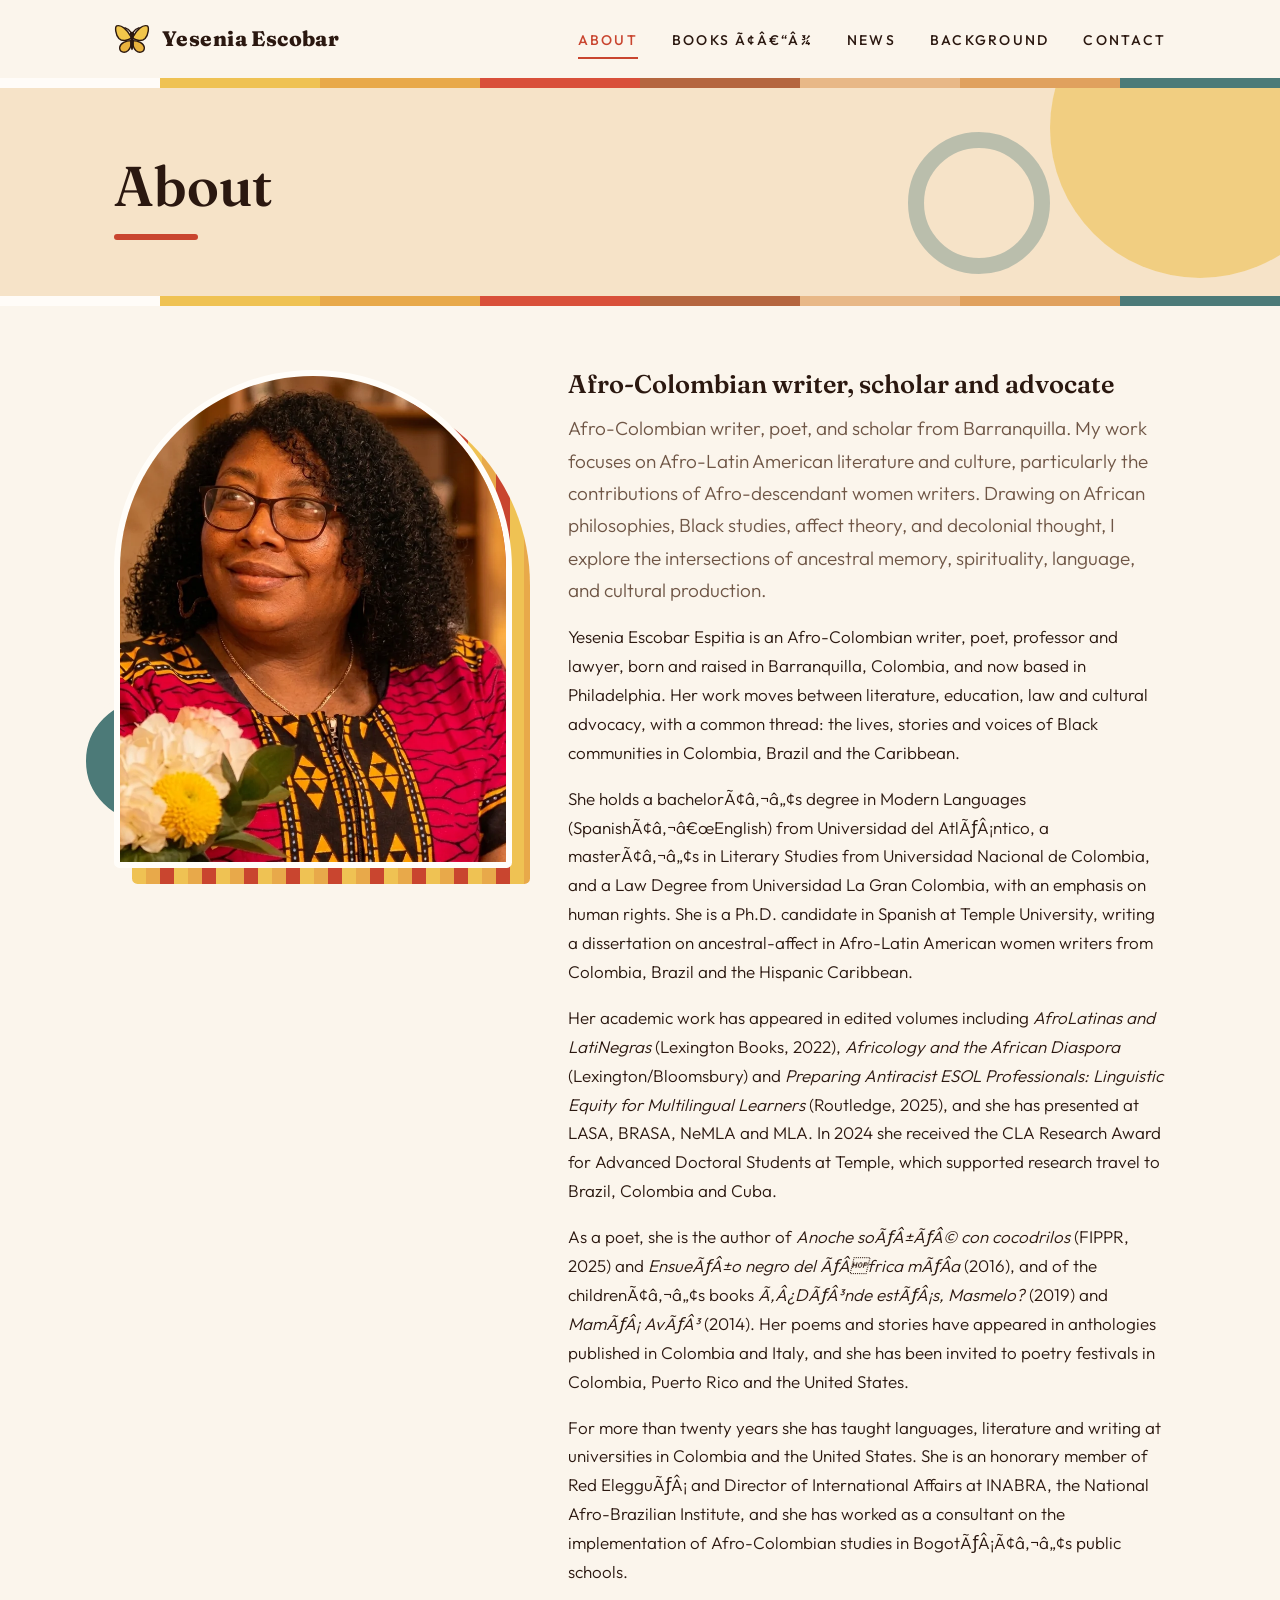
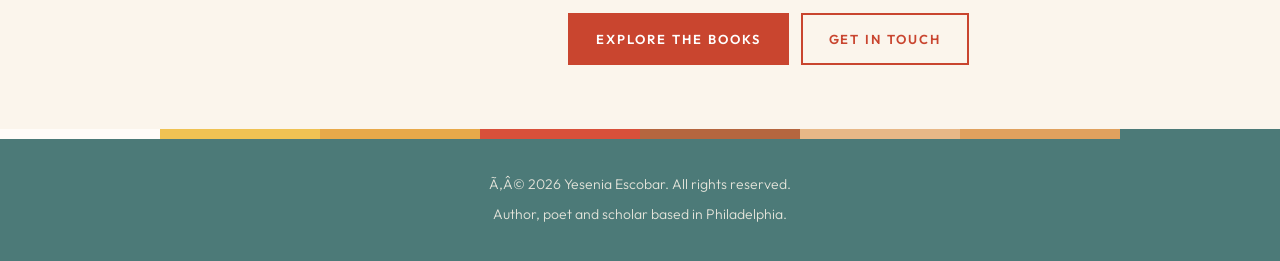
==== commit 25e02190: "Crop the Bryn Mawr poster tile in the News mosaic Replace the letterboxed poster with a 4:3 crop sho" ====
--- a/about.html
+++ b/about.html
@@ -6,18 +6,18 @@
 <meta name="description" content="About Yesenia Escobar Espitia: Afro-Colombian writer, poet, professor and lawyer from Barranquilla, based in Philadelphia.">
 <title>About | Yesenia Escobar</title>
 <link href="https://fonts.googleapis.com/css2?family=Fraunces:ital,wght@0,400;0,600;0,800;1,400&family=Outfit:wght@300;400;500;600&display=swap" rel="stylesheet">
-<link rel="icon" href="assets/img/favicon.svg?v=9" type="image/svg+xml">
-<link rel="stylesheet" href="css/styles.css?v=9">
-<link rel="stylesheet" href="css/animations.css?v=9">
+<link rel="icon" href="assets/img/favicon.svg?v=10" type="image/svg+xml">
+<link rel="stylesheet" href="css/styles.css?v=10">
+<link rel="stylesheet" href="css/animations.css?v=10">
 </head>
 <body data-page="about">
 <div class="progress"></div>
 <header><div class="wrap bar">
 <a class="logo" href="index.html"><span class="bfly" aria-hidden="true"><svg viewBox="-1 -1 66 66" xmlns="http://www.w3.org/2000/svg"><g class="wing wing-l" stroke="#2b1810" stroke-width="2.6" stroke-linejoin="round"><path d="M30 28C24 15 12 5 4 8 0.5 10 1.5 24 8 31 14 37 24 35 30 31Z" fill="#f2c64b"/><path d="M30 35C21 35 11 39 9.5 47 8.5 56 18 59 25 53 29 49 31 41 30 35Z" fill="#e9b23e"/></g><g class="wing wing-r" stroke="#2b1810" stroke-width="2.6" stroke-linejoin="round"><path d="M34 28C40 15 52 5 60 8 63.5 10 62.5 24 56 31 50 37 40 35 34 31Z" fill="#f2c64b"/><path d="M34 35C43 35 53 39 54.5 47 55.5 56 46 59 39 53 35 49 33 41 34 35Z" fill="#e9b23e"/></g><ellipse cx="32" cy="38" rx="3.2" ry="14.5" fill="#2b1810"/><circle cx="32" cy="23" r="4.3" fill="#2b1810"/><path d="M30.5 20.5C27 15 23 12.5 19.5 11.5M33.5 20.5C37 15 41 12.5 44.5 11.5" fill="none" stroke="#2b1810" stroke-width="2.6" stroke-linecap="round"/></svg></span>Yesenia Escobar</a>
-<button class="burger" id="burger" aria-label="Menu" aria-expanded="false">â˜°</button>
+<button class="burger" id="burger" aria-label="Menu" aria-expanded="false">Ã¢ËœÂ°</button>
 <nav id="nav"><ul>
 <li><a href="about.html" data-r="about">About</a></li>
-<li class="dd"><a href="books.html" data-r="books">Books â–¾</a><ul id="ddl"></ul></li>
+<li class="dd"><a href="books.html" data-r="books">Books Ã¢â€“Â¾</a><ul id="ddl"></ul></li>
 <li><a href="news.html" data-r="news">News</a></li>
 <li><a href="profiles.html" data-r="profiles">Background</a></li>
 <li><a href="contact.html" data-r="contact">Contact</a></li>
@@ -26,10 +26,10 @@
 <section class="page-head"><div class="wrap"><h1>About</h1></div></section>
 <div class="wrap section two">
 <div class="photo"><div class="pf"><img src="assets/img/profile.webp" alt="Portrait of Yesenia Escobar" width="1102" height="960"></div></div>
-<div><h2>Afro-Colombian writer, scholar and advocate</h2><p class="lead">Afro-Colombian writer, poet, and scholar from Barranquilla. My work focuses on Afro-Latin American literature and culture, particularly the contributions of Afro-descendant women writers. Drawing on African philosophies, Black studies, affect theory, and decolonial thought, I explore the intersections of ancestral memory, spirituality, language, and cultural production.</p><p>Yesenia Escobar Espitia is an Afro-Colombian writer, poet, professor and lawyer, born and raised in Barranquilla, Colombia, and now based in Philadelphia. Her work moves between literature, education, law and cultural advocacy, with a common thread: the lives, stories and voices of Black communities in Colombia, Brazil and the Caribbean.</p><p>She holds a bachelorâ€™s degree in Modern Languages (Spanishâ€“English) from Universidad del AtlÃ¡ntico, a masterâ€™s in Literary Studies from Universidad Nacional de Colombia, and a Law Degree from Universidad La Gran Colombia, with an emphasis on human rights. She is a Ph.D. candidate in Spanish at Temple University, writing a dissertation on ancestral-affect in Afro-Latin American women writers from Colombia, Brazil and the Hispanic Caribbean.</p><p>Her academic work has appeared in edited volumes including <i>AfroLatinas and LatiNegras</i> (Lexington Books, 2022), <i>Africology and the African Diaspora</i> (Lexington/Bloomsbury) and <i>Preparing Antiracist ESOL Professionals: Linguistic Equity for Multilingual Learners</i> (Routledge, 2025), and she has presented at LASA, BRASA, NeMLA and MLA. In 2024 she received the CLA Research Award for Advanced Doctoral Students at Temple, which supported research travel to Brazil, Colombia and Cuba.</p><p>As a poet, she is the author of <i>Anoche soÃ±Ã© con cocodrilos</i> (FIPPR, 2025) and <i>EnsueÃ±o negro del Ãfrica mÃ­a</i> (2016), and of the childrenâ€™s books <i>Â¿DÃ³nde estÃ¡s, Masmelo?</i> (2019) and <i>MamÃ¡ AvÃ³</i> (2014). Her poems and stories have appeared in anthologies published in Colombia and Italy, and she has been invited to poetry festivals in Colombia, Puerto Rico and the United States.</p><p>For more than twenty years she has taught languages, literature and writing at universities in Colombia and the United States. She is an honorary member of Red ElegguÃ¡ and Director of International Affairs at INABRA, the National Afro-Brazilian Institute, and she has worked as a consultant on the implementation of Afro-Colombian studies in BogotÃ¡â€™s public schools.</p><div class="btns"><a class="btn solid" href="books.html">Explore the Books</a><a class="btn" href="contact.html">Get in Touch</a></div></div>
+<div><h2>Afro-Colombian writer, scholar and advocate</h2><p class="lead">Afro-Colombian writer, poet, and scholar from Barranquilla. My work focuses on Afro-Latin American literature and culture, particularly the contributions of Afro-descendant women writers. Drawing on African philosophies, Black studies, affect theory, and decolonial thought, I explore the intersections of ancestral memory, spirituality, language, and cultural production.</p><p>Yesenia Escobar Espitia is an Afro-Colombian writer, poet, professor and lawyer, born and raised in Barranquilla, Colombia, and now based in Philadelphia. Her work moves between literature, education, law and cultural advocacy, with a common thread: the lives, stories and voices of Black communities in Colombia, Brazil and the Caribbean.</p><p>She holds a bachelorÃ¢â‚¬â„¢s degree in Modern Languages (SpanishÃ¢â‚¬â€œEnglish) from Universidad del AtlÃƒÂ¡ntico, a masterÃ¢â‚¬â„¢s in Literary Studies from Universidad Nacional de Colombia, and a Law Degree from Universidad La Gran Colombia, with an emphasis on human rights. She is a Ph.D. candidate in Spanish at Temple University, writing a dissertation on ancestral-affect in Afro-Latin American women writers from Colombia, Brazil and the Hispanic Caribbean.</p><p>Her academic work has appeared in edited volumes including <i>AfroLatinas and LatiNegras</i> (Lexington Books, 2022), <i>Africology and the African Diaspora</i> (Lexington/Bloomsbury) and <i>Preparing Antiracist ESOL Professionals: Linguistic Equity for Multilingual Learners</i> (Routledge, 2025), and she has presented at LASA, BRASA, NeMLA and MLA. In 2024 she received the CLA Research Award for Advanced Doctoral Students at Temple, which supported research travel to Brazil, Colombia and Cuba.</p><p>As a poet, she is the author of <i>Anoche soÃƒÂ±ÃƒÂ© con cocodrilos</i> (FIPPR, 2025) and <i>EnsueÃƒÂ±o negro del ÃƒÂfrica mÃƒÂ­a</i> (2016), and of the childrenÃ¢â‚¬â„¢s books <i>Ã‚Â¿DÃƒÂ³nde estÃƒÂ¡s, Masmelo?</i> (2019) and <i>MamÃƒÂ¡ AvÃƒÂ³</i> (2014). Her poems and stories have appeared in anthologies published in Colombia and Italy, and she has been invited to poetry festivals in Colombia, Puerto Rico and the United States.</p><p>For more than twenty years she has taught languages, literature and writing at universities in Colombia and the United States. She is an honorary member of Red ElegguÃƒÂ¡ and Director of International Affairs at INABRA, the National Afro-Brazilian Institute, and she has worked as a consultant on the implementation of Afro-Colombian studies in BogotÃƒÂ¡Ã¢â‚¬â„¢s public schools.</p><div class="btns"><a class="btn solid" href="books.html">Explore the Books</a><a class="btn" href="contact.html">Get in Touch</a></div></div>
 </div>
 </main>
-<footer><div class="wrap"><span>Â© 2026 Yesenia Escobar. All rights reserved.</span><span>Author, poet and scholar based in Philadelphia.</span></div></footer>
-<script src="js/data.js?v=9"></script><script src="js/animations.js?v=9"></script><script src="js/main.js?v=9"></script>
+<footer><div class="wrap"><span>Ã‚Â© 2026 Yesenia Escobar. All rights reserved.</span><span>Author, poet and scholar based in Philadelphia.</span></div></footer>
+<script src="js/data.js?v=10"></script><script src="js/animations.js?v=10"></script><script src="js/main.js?v=10"></script>
 </body>
 </html>
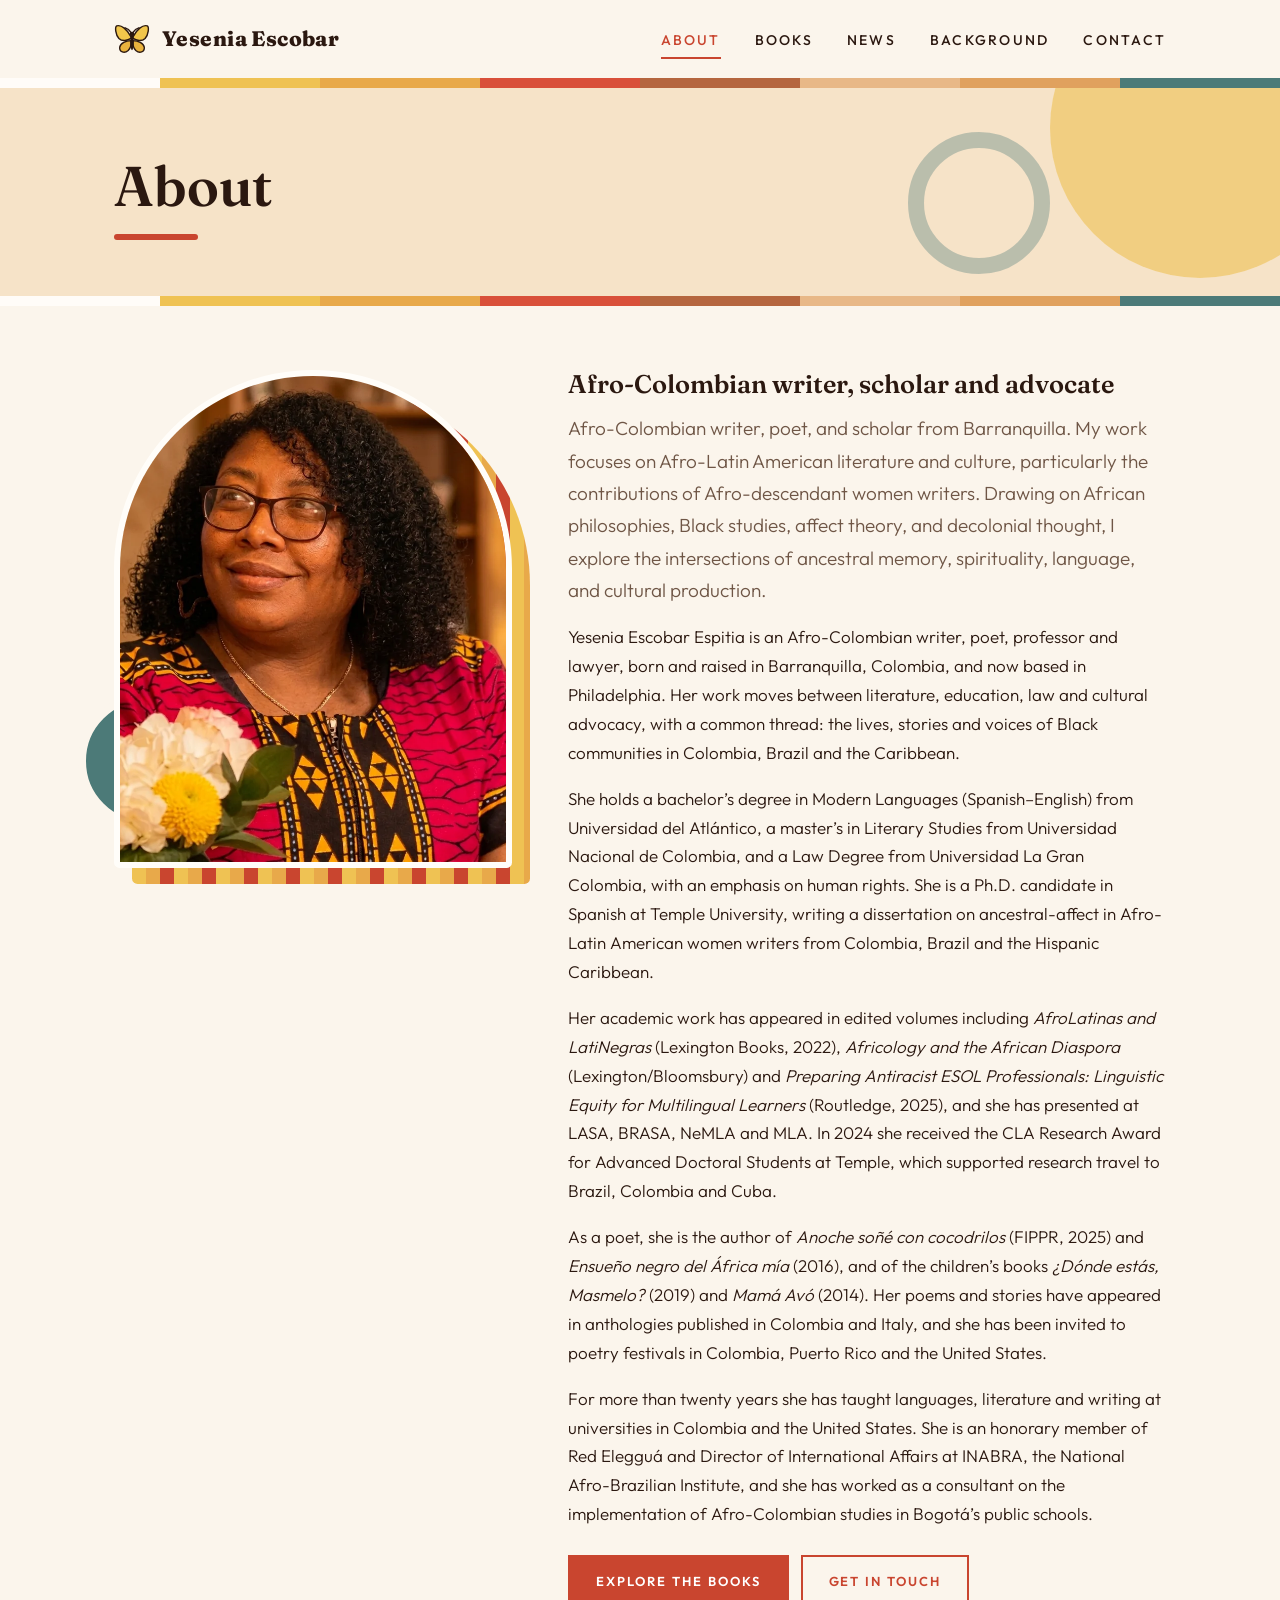
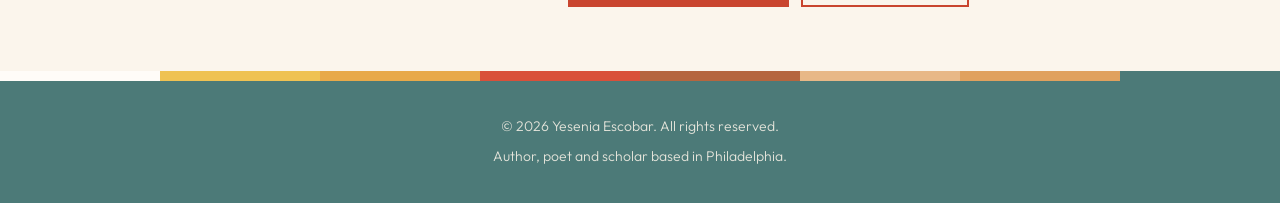
==== commit 171d3f6c: "Show only Books in the navbar and repair HTML text encoding Remove the dropdown arrow from the Books" ====
--- a/about.html
+++ b/about.html
@@ -6,18 +6,18 @@
 <meta name="description" content="About Yesenia Escobar Espitia: Afro-Colombian writer, poet, professor and lawyer from Barranquilla, based in Philadelphia.">
 <title>About | Yesenia Escobar</title>
 <link href="https://fonts.googleapis.com/css2?family=Fraunces:ital,wght@0,400;0,600;0,800;1,400&family=Outfit:wght@300;400;500;600&display=swap" rel="stylesheet">
-<link rel="icon" href="assets/img/favicon.svg?v=10" type="image/svg+xml">
-<link rel="stylesheet" href="css/styles.css?v=10">
-<link rel="stylesheet" href="css/animations.css?v=10">
+<link rel="icon" href="assets/img/favicon.svg?v=11" type="image/svg+xml">
+<link rel="stylesheet" href="css/styles.css?v=11">
+<link rel="stylesheet" href="css/animations.css?v=11">
 </head>
 <body data-page="about">
 <div class="progress"></div>
 <header><div class="wrap bar">
 <a class="logo" href="index.html"><span class="bfly" aria-hidden="true"><svg viewBox="-1 -1 66 66" xmlns="http://www.w3.org/2000/svg"><g class="wing wing-l" stroke="#2b1810" stroke-width="2.6" stroke-linejoin="round"><path d="M30 28C24 15 12 5 4 8 0.5 10 1.5 24 8 31 14 37 24 35 30 31Z" fill="#f2c64b"/><path d="M30 35C21 35 11 39 9.5 47 8.5 56 18 59 25 53 29 49 31 41 30 35Z" fill="#e9b23e"/></g><g class="wing wing-r" stroke="#2b1810" stroke-width="2.6" stroke-linejoin="round"><path d="M34 28C40 15 52 5 60 8 63.5 10 62.5 24 56 31 50 37 40 35 34 31Z" fill="#f2c64b"/><path d="M34 35C43 35 53 39 54.5 47 55.5 56 46 59 39 53 35 49 33 41 34 35Z" fill="#e9b23e"/></g><ellipse cx="32" cy="38" rx="3.2" ry="14.5" fill="#2b1810"/><circle cx="32" cy="23" r="4.3" fill="#2b1810"/><path d="M30.5 20.5C27 15 23 12.5 19.5 11.5M33.5 20.5C37 15 41 12.5 44.5 11.5" fill="none" stroke="#2b1810" stroke-width="2.6" stroke-linecap="round"/></svg></span>Yesenia Escobar</a>
-<button class="burger" id="burger" aria-label="Menu" aria-expanded="false">Ã¢ËœÂ°</button>
+<button class="burger" id="burger" aria-label="Menu" aria-expanded="false">☰</button>
 <nav id="nav"><ul>
 <li><a href="about.html" data-r="about">About</a></li>
-<li class="dd"><a href="books.html" data-r="books">Books Ã¢â€“Â¾</a><ul id="ddl"></ul></li>
+<li class="dd"><a href="books.html" data-r="books">Books</a><ul id="ddl"></ul></li>
 <li><a href="news.html" data-r="news">News</a></li>
 <li><a href="profiles.html" data-r="profiles">Background</a></li>
 <li><a href="contact.html" data-r="contact">Contact</a></li>
@@ -26,10 +26,10 @@
 <section class="page-head"><div class="wrap"><h1>About</h1></div></section>
 <div class="wrap section two">
 <div class="photo"><div class="pf"><img src="assets/img/profile.webp" alt="Portrait of Yesenia Escobar" width="1102" height="960"></div></div>
-<div><h2>Afro-Colombian writer, scholar and advocate</h2><p class="lead">Afro-Colombian writer, poet, and scholar from Barranquilla. My work focuses on Afro-Latin American literature and culture, particularly the contributions of Afro-descendant women writers. Drawing on African philosophies, Black studies, affect theory, and decolonial thought, I explore the intersections of ancestral memory, spirituality, language, and cultural production.</p><p>Yesenia Escobar Espitia is an Afro-Colombian writer, poet, professor and lawyer, born and raised in Barranquilla, Colombia, and now based in Philadelphia. Her work moves between literature, education, law and cultural advocacy, with a common thread: the lives, stories and voices of Black communities in Colombia, Brazil and the Caribbean.</p><p>She holds a bachelorÃ¢â‚¬â„¢s degree in Modern Languages (SpanishÃ¢â‚¬â€œEnglish) from Universidad del AtlÃƒÂ¡ntico, a masterÃ¢â‚¬â„¢s in Literary Studies from Universidad Nacional de Colombia, and a Law Degree from Universidad La Gran Colombia, with an emphasis on human rights. She is a Ph.D. candidate in Spanish at Temple University, writing a dissertation on ancestral-affect in Afro-Latin American women writers from Colombia, Brazil and the Hispanic Caribbean.</p><p>Her academic work has appeared in edited volumes including <i>AfroLatinas and LatiNegras</i> (Lexington Books, 2022), <i>Africology and the African Diaspora</i> (Lexington/Bloomsbury) and <i>Preparing Antiracist ESOL Professionals: Linguistic Equity for Multilingual Learners</i> (Routledge, 2025), and she has presented at LASA, BRASA, NeMLA and MLA. In 2024 she received the CLA Research Award for Advanced Doctoral Students at Temple, which supported research travel to Brazil, Colombia and Cuba.</p><p>As a poet, she is the author of <i>Anoche soÃƒÂ±ÃƒÂ© con cocodrilos</i> (FIPPR, 2025) and <i>EnsueÃƒÂ±o negro del ÃƒÂfrica mÃƒÂ­a</i> (2016), and of the childrenÃ¢â‚¬â„¢s books <i>Ã‚Â¿DÃƒÂ³nde estÃƒÂ¡s, Masmelo?</i> (2019) and <i>MamÃƒÂ¡ AvÃƒÂ³</i> (2014). Her poems and stories have appeared in anthologies published in Colombia and Italy, and she has been invited to poetry festivals in Colombia, Puerto Rico and the United States.</p><p>For more than twenty years she has taught languages, literature and writing at universities in Colombia and the United States. She is an honorary member of Red ElegguÃƒÂ¡ and Director of International Affairs at INABRA, the National Afro-Brazilian Institute, and she has worked as a consultant on the implementation of Afro-Colombian studies in BogotÃƒÂ¡Ã¢â‚¬â„¢s public schools.</p><div class="btns"><a class="btn solid" href="books.html">Explore the Books</a><a class="btn" href="contact.html">Get in Touch</a></div></div>
+<div><h2>Afro-Colombian writer, scholar and advocate</h2><p class="lead">Afro-Colombian writer, poet, and scholar from Barranquilla. My work focuses on Afro-Latin American literature and culture, particularly the contributions of Afro-descendant women writers. Drawing on African philosophies, Black studies, affect theory, and decolonial thought, I explore the intersections of ancestral memory, spirituality, language, and cultural production.</p><p>Yesenia Escobar Espitia is an Afro-Colombian writer, poet, professor and lawyer, born and raised in Barranquilla, Colombia, and now based in Philadelphia. Her work moves between literature, education, law and cultural advocacy, with a common thread: the lives, stories and voices of Black communities in Colombia, Brazil and the Caribbean.</p><p>She holds a bachelor’s degree in Modern Languages (Spanish–English) from Universidad del Atlántico, a master’s in Literary Studies from Universidad Nacional de Colombia, and a Law Degree from Universidad La Gran Colombia, with an emphasis on human rights. She is a Ph.D. candidate in Spanish at Temple University, writing a dissertation on ancestral-affect in Afro-Latin American women writers from Colombia, Brazil and the Hispanic Caribbean.</p><p>Her academic work has appeared in edited volumes including <i>AfroLatinas and LatiNegras</i> (Lexington Books, 2022), <i>Africology and the African Diaspora</i> (Lexington/Bloomsbury) and <i>Preparing Antiracist ESOL Professionals: Linguistic Equity for Multilingual Learners</i> (Routledge, 2025), and she has presented at LASA, BRASA, NeMLA and MLA. In 2024 she received the CLA Research Award for Advanced Doctoral Students at Temple, which supported research travel to Brazil, Colombia and Cuba.</p><p>As a poet, she is the author of <i>Anoche soñé con cocodrilos</i> (FIPPR, 2025) and <i>Ensueño negro del África mía</i> (2016), and of the children’s books <i>¿Dónde estás, Masmelo?</i> (2019) and <i>Mamá Avó</i> (2014). Her poems and stories have appeared in anthologies published in Colombia and Italy, and she has been invited to poetry festivals in Colombia, Puerto Rico and the United States.</p><p>For more than twenty years she has taught languages, literature and writing at universities in Colombia and the United States. She is an honorary member of Red Elegguá and Director of International Affairs at INABRA, the National Afro-Brazilian Institute, and she has worked as a consultant on the implementation of Afro-Colombian studies in Bogotá’s public schools.</p><div class="btns"><a class="btn solid" href="books.html">Explore the Books</a><a class="btn" href="contact.html">Get in Touch</a></div></div>
 </div>
 </main>
-<footer><div class="wrap"><span>Ã‚Â© 2026 Yesenia Escobar. All rights reserved.</span><span>Author, poet and scholar based in Philadelphia.</span></div></footer>
-<script src="js/data.js?v=10"></script><script src="js/animations.js?v=10"></script><script src="js/main.js?v=10"></script>
+<footer><div class="wrap"><span>© 2026 Yesenia Escobar. All rights reserved.</span><span>Author, poet and scholar based in Philadelphia.</span></div></footer>
+<script src="js/data.js?v=11"></script><script src="js/animations.js?v=11"></script><script src="js/main.js?v=11"></script>
 </body>
 </html>
--- a/css/styles.css
+++ b/css/styles.css
@@ -170,8 +170,11 @@
 .news-gallery.n2 figure,.news-gallery.n3 figure{aspect-ratio:4/3}
 .news-gallery.n3 figure:first-child{grid-column:1/-1;aspect-ratio:2/1}
 .news-gallery.n3 figure:first-child img{object-position:center top}
+.news-gallery.matched figure{aspect-ratio:auto}
+.news-gallery.matched figure img{height:100%}
+.news-gallery.matched figure.natural img{height:auto}
 .news-gallery figure.fit img{object-fit:contain;background:#fff}
 .news-gallery figure.portrait img{object-position:center top}
 .caption{font-size:13px;line-height:1.55;color:var(--muted);margin:12px 0 0;border-left:3px solid var(--ochre);padding-left:12px}
 @media(max-width:860px){.panel-cols{grid-template-columns:1fr;gap:26px}.news-item{padding:34px 0}}
-@media(max-width:600px){.news-gallery.n2,.news-gallery.n3{grid-template-columns:1fr}.news-gallery.n3 figure:first-child{grid-column:auto;aspect-ratio:4/3}}
+@media(max-width:600px){.news-gallery.n2,.news-gallery.n3{grid-template-columns:1fr}.news-gallery.n3 figure:first-child{grid-column:auto;aspect-ratio:4/3}.news-gallery.matched figure:not(.natural){aspect-ratio:4/3}}
